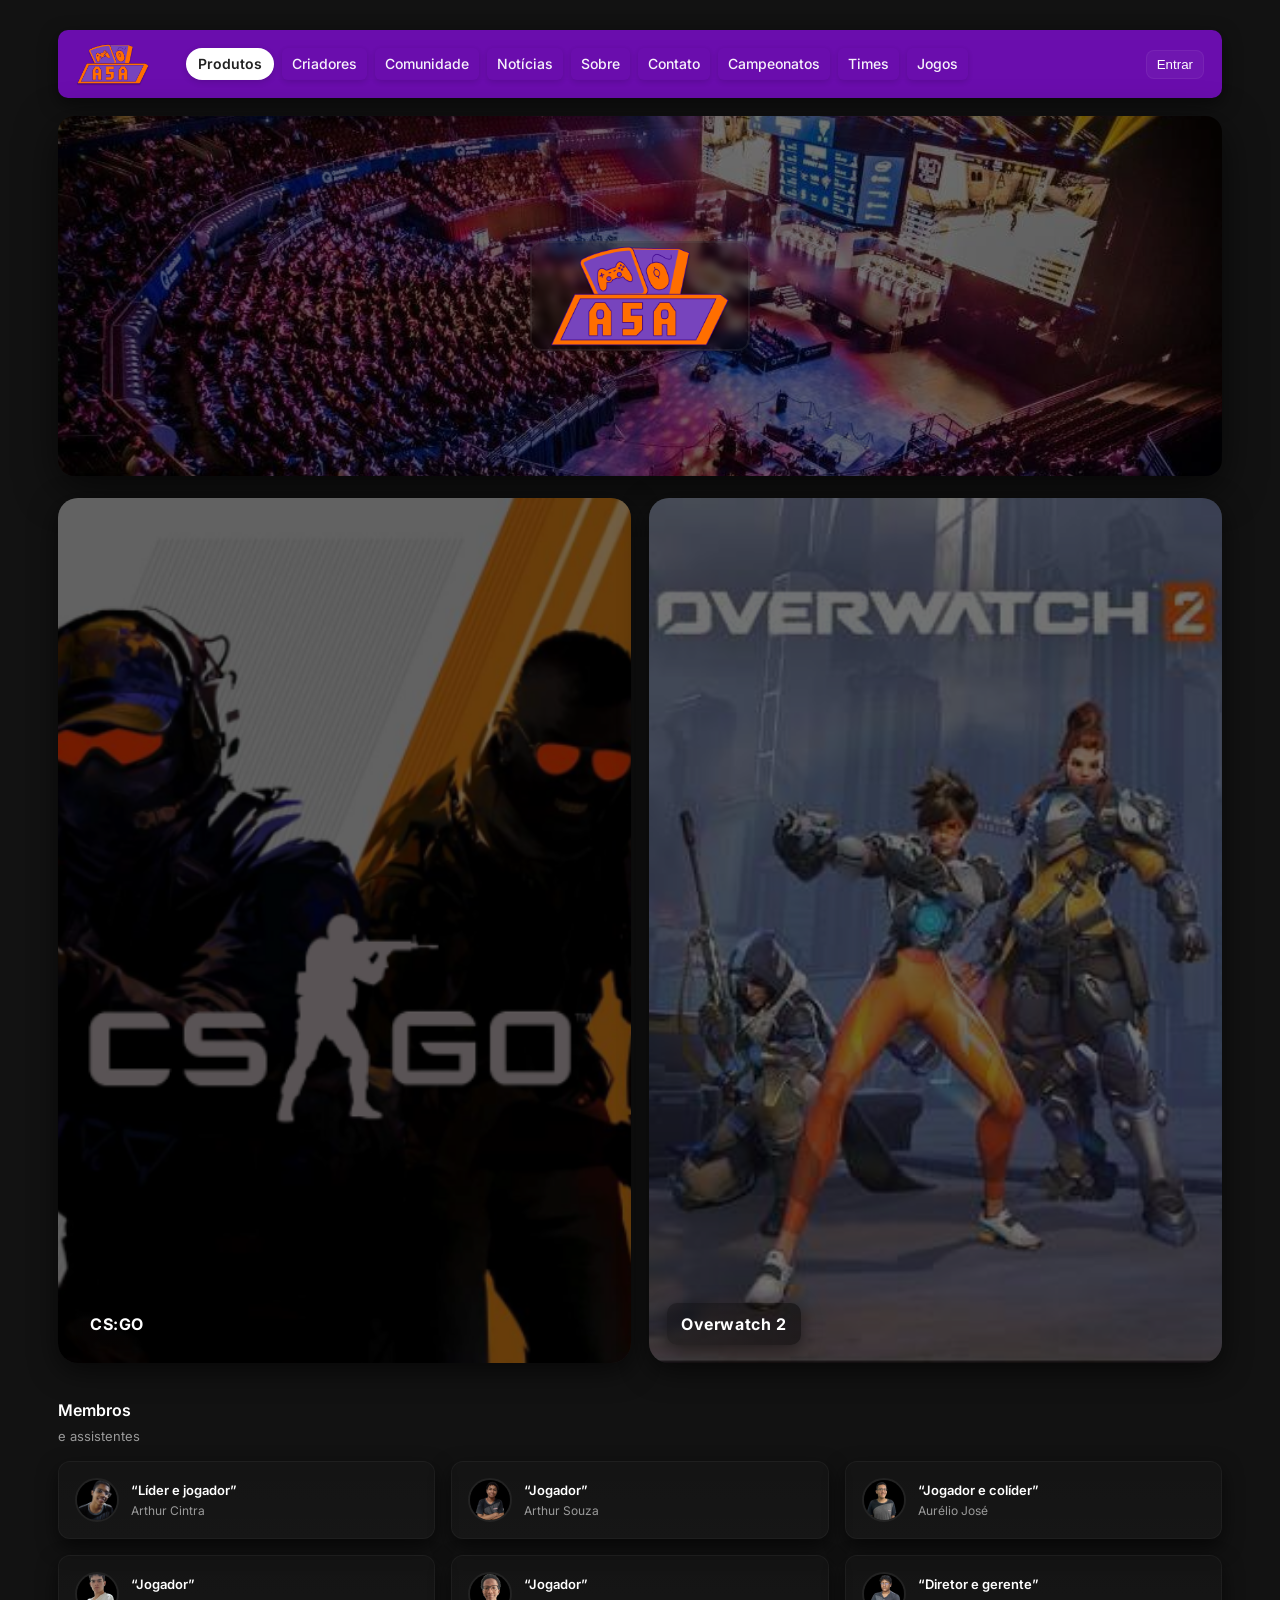
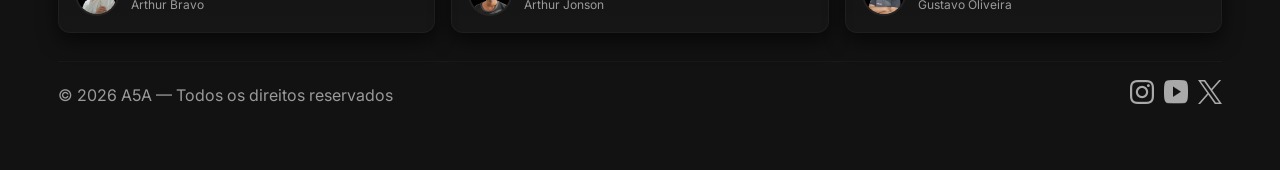
==== A5A Homepage/index.html @ fc0eb2e0 "ok Homepage first build" ====
<!doctype html>
<html lang="pt-BR">
<head>
  <meta charset="utf-8" />
  <meta name="viewport" content="width=device-width,initial-scale=1" />
  <title>A5A — Produtos</title>

  <link href="https://fonts.googleapis.com/css2?family=Inter:wght@300;400;600;700&display=swap" rel="stylesheet">
  <link rel="stylesheet" href="style.css">
</head>
<body>
  <div class="site">

    <header class="navbar" role="banner">
      <div class="nav-inner">
        <div class="brand" aria-hidden="false">
          <img src="imagens/a5alogo.png" alt="A5A — logo">
        </div>

        <nav class="primary" role="navigation" aria-label="Main navigation">
          <a href="#" title="Produtos">Produtos</a>
          <a class="inactive" href="#">Criadores</a>
          <a class="inactive" href="#">Comunidade</a>
          <a class="inactive" href="#">Notícias</a>
          <a class="inactive" href="#">Sobre</a>
          <a class="inactive" href="#">Contato</a>
          <a class="inactive" href="#">Campeonatos</a>
          <a class="inactive" href="#">Times</a>
          <a class="inactive" href="#">Jogos</a>
        </nav>

        <div class="nav-spacer" aria-hidden="true"></div>

        <div class="nav-actions" role="search">
          <button>Entrar</button>
        </div>
      </div>
    </header>

    <section class="hero" aria-label="Banner principal">
      <img class="bg" src="imagens/esportsbanner.jpg" alt="Palco eSports — imagem de fundo">
      <div class="logo-center" role="img" aria-label="Logo A5A">
        <img src="imagens/a5alogo.png" alt="Logo A5A">
      </div>
    </section>


    <section class="games" aria-label="Jogos em destaque">
      <article class="game-card" role="article" aria-labelledby="g1">
        <img src="imagens/csgo.png" alt="CS:GO — destaque">
        <div class="label" id="g1"><strong>CS:GO</strong></div>
      </article>

      <article class="game-card" role="article" aria-labelledby="g2">
        <img src="imagens/overwatch.jpg" alt="Overwatch 2 — destaque">
        <div class="label" id="g2"><strong>Overwatch 2</strong></div>
      </article>
    </section>


    <section aria-labelledby="members-title">
      <h3 id="members-title" class="section-title">Membros</h3>
      <div class="section-sub">e assistentes</div>

      <div class="members-grid">
        <div class="member">
          <div class="avatar"><img src="imagens/cintra.png" alt="Arthur Cintra"></div>
          <div class="info">
            <div class="role">“Líder e jogador”</div>
            <div class="name">Arthur Cintra</div>
          </div>
        </div>

        <div class="member">
          <div class="avatar"><img src="imagens/souza.png" alt="Arthur Souza"></div>
          <div class="info">
            <div class="role">“Jogador”</div>
            <div class="name">Arthur Souza</div>
          </div>
        </div>

        <div class="member">
          <div class="avatar"><img src="imagens/aurelio.png" alt="Aurélio José"></div>
          <div class="info">
            <div class="role">“Jogador e colíder”</div>
            <div class="name">Aurélio José</div>
          </div>
        </div>

        <div class="member">
          <div class="avatar"><img src="imagens/bravo.png" alt="Arthur Bravo"></div>
          <div class="info">
            <div class="role">“Jogador”</div>
            <div class="name">Arthur Bravo</div>
          </div>
        </div>

        <div class="member">
          <div class="avatar"><img src="imagens/jonson.png" alt="Arthur Jonson"></div>
          <div class="info">
            <div class="role">“Jogador”</div>
            <div class="name">Arthur Jonson</div>
          </div>
        </div>

        <div class="member">
          <div class="avatar"><img src="imagens/gustavo.png" alt="Gustavo Oliveira"></div>
          <div class="info">
            <div class="role">“Diretor e gerente”</div>
            <div class="name">Gustavo Oliveira</div>
          </div>
        </div>
      </div>
    </section>


    <footer class="site-footer" role="contentinfo">
      <div>© <span id="year"></span> A5A — Todos os direitos reservados</div>
      <div class="socials" aria-label="Redes sociais">
        <a href="#"><img src="imagens/instagram.png" alt="Instagram"></a>
        <a href="#"><img src="imagens/youtube.png" alt="YouTube"></a>
        <a href="#"><img src="imagens/x.png" alt="X (Twitter)"></a>
      </div>
    </footer>

  </div>

  <script>
    document.getElementById('year').textContent = new Date().getFullYear();
  </script>
</body>
</html>
---- A5A Homepage/style.css ----
:root{
  --bg:#121212;
  --card:#1b1b1b;
  --accent-purple:#6A0DAD;
  --accent-orange:#FF6A00;
  --muted:#9a9a9a;
  --glass: rgba(255,255,255,0.04);
  --radius:14px;
  --gap:20px;
  --max-width:1200px;
}

*{box-sizing:border-box}
html,body{height:100%}
body{
  margin:0;
  font-family:'Inter',system-ui,Segoe UI,Roboto,"Helvetica Neue",Arial;
  background:var(--bg);
  color:#eee;
  -webkit-font-smoothing:antialiased;
  -moz-osx-font-smoothing:grayscale;
  line-height:1.4;
}

/* Layout */
.site {
  max-width:var(--max-width);
  margin: 30px auto;
  padding: 0 18px 60px;
}

/* Navbar */
header.navbar {
  background:var(--accent-purple);
  border-radius:10px;
  padding:12px 18px;
  box-shadow: 0 6px 18px rgba(0,0,0,0.5);
  margin-bottom:18px;
}

.nav-inner {
  display:flex;
  align-items:center;
  gap:18px;
  max-width:var(--max-width);
  margin:0 auto;
}

.brand img{height:44px; width:auto; display:block;}

nav.primary {
  margin-left:18px;
  display:flex;
  gap:8px;
  flex-wrap:wrap;
}

nav.primary a{
  color:#222;
  background:white;
  padding:6px 12px;
  border-radius:999px;
  text-decoration:none;
  font-weight:600;
  font-size:14px;
  box-shadow:0 2px 6px rgba(0,0,0,0.15);
}

nav.primary a.inactive {
  background:transparent;
  color:#fff;
  padding:6px 10px;
  border-radius:6px;
  font-weight:500;
  opacity:0.95;
}

.nav-spacer{flex:1}
.nav-actions{display:flex; gap:8px; align-items:center}
.nav-actions button{
  background:var(--glass);
  border:1px solid rgba(255,255,255,0.06);
  color:#fff;
  padding:6px 10px;
  border-radius:8px;
  cursor:pointer;
}

/* Hero */
.hero {
  position:relative;
  border-radius:16px;
  overflow:hidden;
  box-shadow: 0 12px 40px rgba(0,0,0,0.6);
  margin-bottom:22px;
}

.hero .bg {
  display:block;
  width:100%;
  height:360px;
  object-fit:cover;
  filter:brightness(0.45);
}

.logo-center {
  position:absolute;
  left:50%;
  top:50%;
  transform:translate(-50%,-50%);
  display:flex;
  align-items:center;
  justify-content:center;
  width:220px;
  height:110px;
  backdrop-filter: blur(4px);
  border-radius:12px;
  border:2px solid rgba(255,255,255,0.06);
  background: linear-gradient(180deg, rgba(0,0,0,0.2), rgba(0,0,0,0.25));
}
.logo-center img{width:85%; height:auto; display:block;}

/* Jogos */
.games {
  display:grid;
  grid-template-columns:repeat(2,1fr);
  gap:18px;
  margin-bottom:36px;
}
.game-card {
  position:relative;
  border-radius:20px;
  overflow:hidden;
  min-height:220px;
  background:var(--card);
  box-shadow: 0 8px 28px rgba(0,0,0,0.6);
}
.game-card img{width:100%; height:100%; object-fit:cover; filter:brightness(0.45)}
.game-card .label {
  position:absolute;
  left:18px;
  bottom:18px;
  background: linear-gradient(90deg, rgba(0,0,0,0.35), rgba(0,0,0,0.5));
  padding:10px 14px;
  border-radius:10px;
  color:#fff;
  font-weight:700;
  letter-spacing:0.6px;
  box-shadow:0 4px 18px rgba(0,0,0,0.5);
}

/* Membros */
.section-title {font-size:16px; font-weight:600; margin-bottom:6px; color:#fff;}
.section-sub { color:var(--muted); margin-bottom:16px; font-size:13px }
.members-grid {
  display:grid;
  grid-template-columns: repeat(3, 1fr);
  gap:16px;
  margin-bottom:28px;
}
.member {
  background: linear-gradient(180deg, rgba(255,255,255,0.01), rgba(255,255,255,0.02));
  border-radius:12px;
  padding:16px;
  display:flex;
  gap:12px;
  align-items:center;
  border:1px solid rgba(255,255,255,0.04);
  box-shadow: 0 8px 20px rgba(0,0,0,0.6);
}
.member .avatar {
  width:44px; height:44px; border-radius:50%;
  overflow:hidden; flex:0 0 44px;
  border:2px solid rgba(255,255,255,0.06);
}
.member .avatar img{width:100%; height:100%; object-fit:cover; display:block}
.member .info {font-size:13px}
.member .info .role {font-weight:600; color:#fff}
.member .info .name {color:var(--muted); margin-top:4px; font-size:12px}

/* Footer */
footer.site-footer {
  border-top:1px solid rgba(255,255,255,0.03);
  padding-top:18px;
  margin-top:10px;
  display:flex;
  justify-content:space-between;
  align-items:center;
  gap:12px;
  color:var(--muted);
}
.socials {display:flex; gap:10px}
.socials a img{
  width:24px; height:24px;
  opacity:0.8;
  transition:0.3s;
}
.socials a img:hover{opacity:1; transform:scale(1.1)}

/* Responsivo */
@media (max-width:1000px){
  .site{padding:0 14px}
  .games{grid-template-columns:1fr}
  .members-grid{grid-template-columns:repeat(2,1fr)}
  .hero .bg{height:300px}
}
@media (max-width:640px){
  .nav-inner{flex-wrap:wrap}
  nav.primary{order:3; width:100%; justify-content:flex-start; gap:6px; margin-top:8px}
  .nav-spacer{display:none}
  .members-grid{grid-template-columns:1fr}
  .hero .bg{height:220px}
  .logo-center{width:180px; height:96px}
}
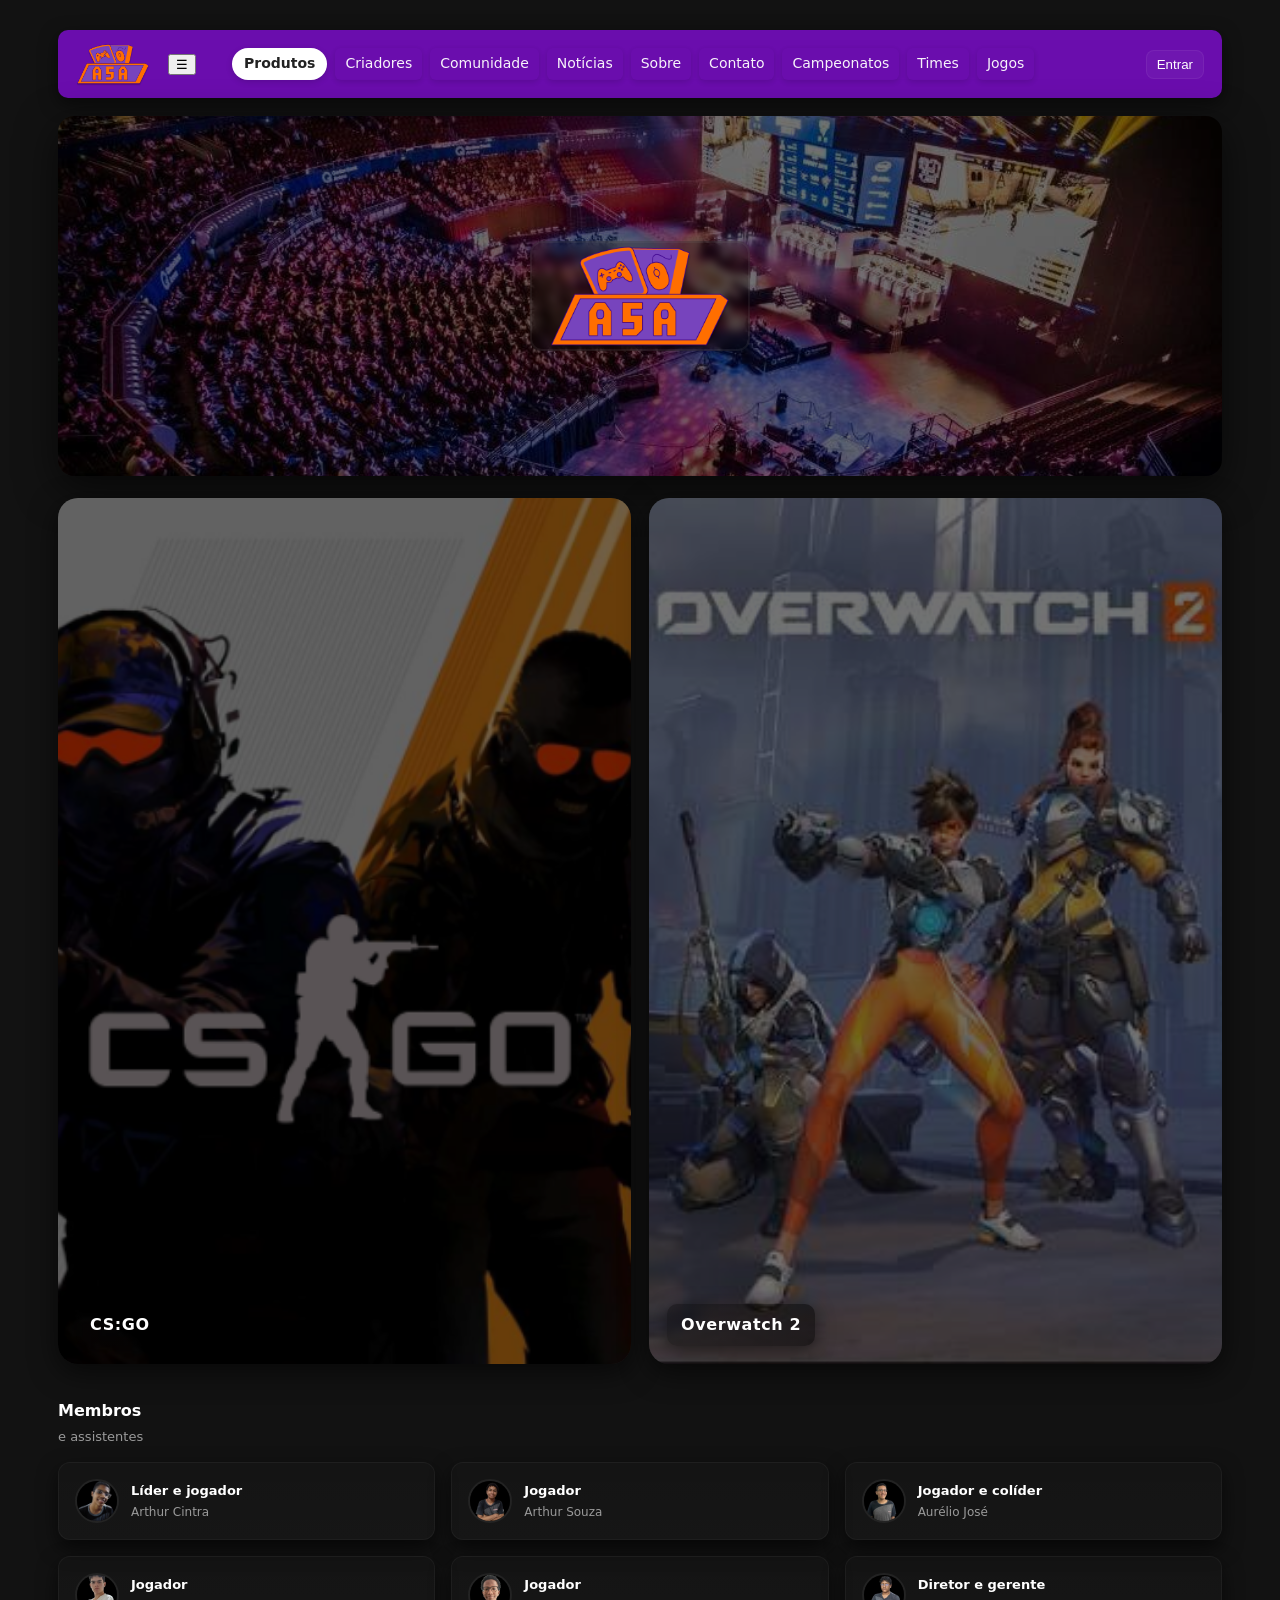
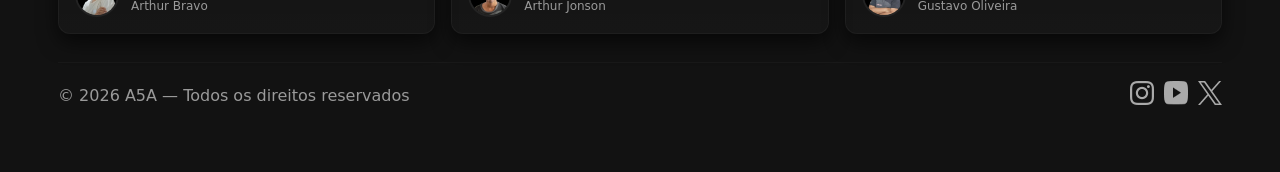
==== commit cf4716c6: "Refactor index.html for responsiveness and updates Updated the HTML structure and added a responsive" ====
--- a/A5A Homepage/index.html
+++ b/A5A Homepage/index.html
@@ -5,7 +5,9 @@
   <meta name="viewport" content="width=device-width,initial-scale=1" />
   <title>A5A — Produtos</title>
 
-  <link href="https://fonts.googleapis.com/css2?family=Inter:wght@300;400;600;700&display=swap" rel="stylesheet">
+  <!-- Fonte Poppins -->
+  <link href="https://fonts.googleapis.com/css2?family=Poppins:wght@300;400;600;700&display=swap" rel="stylesheet">
+
   <link rel="stylesheet" href="style.css">
 </head>
 <body>
@@ -16,6 +18,11 @@
         <div class="brand" aria-hidden="false">
           <img src="imagens/a5alogo.png" alt="A5A — logo">
         </div>
+
+        <!-- Botão de menu responsivo -->
+        <button class="menu-toggle" aria-label="Abrir menu">
+          ☰
+        </button>
 
         <nav class="primary" role="navigation" aria-label="Main navigation">
           <a href="#" title="Produtos">Produtos</a>
@@ -44,7 +51,6 @@
       </div>
     </section>
 
-
     <section class="games" aria-label="Jogos em destaque">
       <article class="game-card" role="article" aria-labelledby="g1">
         <img src="imagens/csgo.png" alt="CS:GO — destaque">
@@ -57,7 +63,6 @@
       </article>
     </section>
 
-
     <section aria-labelledby="members-title">
       <h3 id="members-title" class="section-title">Membros</h3>
       <div class="section-sub">e assistentes</div>
@@ -66,7 +71,7 @@
         <div class="member">
           <div class="avatar"><img src="imagens/cintra.png" alt="Arthur Cintra"></div>
           <div class="info">
-            <div class="role">“Líder e jogador”</div>
+            <div class="role">Líder e jogador</div>
             <div class="name">Arthur Cintra</div>
           </div>
         </div>
@@ -74,7 +79,7 @@
         <div class="member">
           <div class="avatar"><img src="imagens/souza.png" alt="Arthur Souza"></div>
           <div class="info">
-            <div class="role">“Jogador”</div>
+            <div class="role">Jogador</div>
             <div class="name">Arthur Souza</div>
           </div>
         </div>
@@ -82,7 +87,7 @@
         <div class="member">
           <div class="avatar"><img src="imagens/aurelio.png" alt="Aurélio José"></div>
           <div class="info">
-            <div class="role">“Jogador e colíder”</div>
+            <div class="role">Jogador e colíder</div>
             <div class="name">Aurélio José</div>
           </div>
         </div>
@@ -90,7 +95,7 @@
         <div class="member">
           <div class="avatar"><img src="imagens/bravo.png" alt="Arthur Bravo"></div>
           <div class="info">
-            <div class="role">“Jogador”</div>
+            <div class="role">Jogador</div>
             <div class="name">Arthur Bravo</div>
           </div>
         </div>
@@ -98,7 +103,7 @@
         <div class="member">
           <div class="avatar"><img src="imagens/jonson.png" alt="Arthur Jonson"></div>
           <div class="info">
-            <div class="role">“Jogador”</div>
+            <div class="role">Jogador</div>
             <div class="name">Arthur Jonson</div>
           </div>
         </div>
@@ -106,13 +111,12 @@
         <div class="member">
           <div class="avatar"><img src="imagens/gustavo.png" alt="Gustavo Oliveira"></div>
           <div class="info">
-            <div class="role">“Diretor e gerente”</div>
+            <div class="role">Diretor e gerente</div>
             <div class="name">Gustavo Oliveira</div>
           </div>
         </div>
       </div>
     </section>
-
 
     <footer class="site-footer" role="contentinfo">
       <div>© <span id="year"></span> A5A — Todos os direitos reservados</div>
@@ -127,6 +131,14 @@
 
   <script>
     document.getElementById('year').textContent = new Date().getFullYear();
+
+    // --- Script para abrir/fechar menu no mobile ---
+    const toggle = document.querySelector('.menu-toggle');
+    const nav = document.querySelector('nav.primary');
+    toggle.addEventListener('click', () => {
+      nav.classList.toggle('open');
+      toggle.classList.toggle('active');
+    });
   </script>
 </body>
 </html>
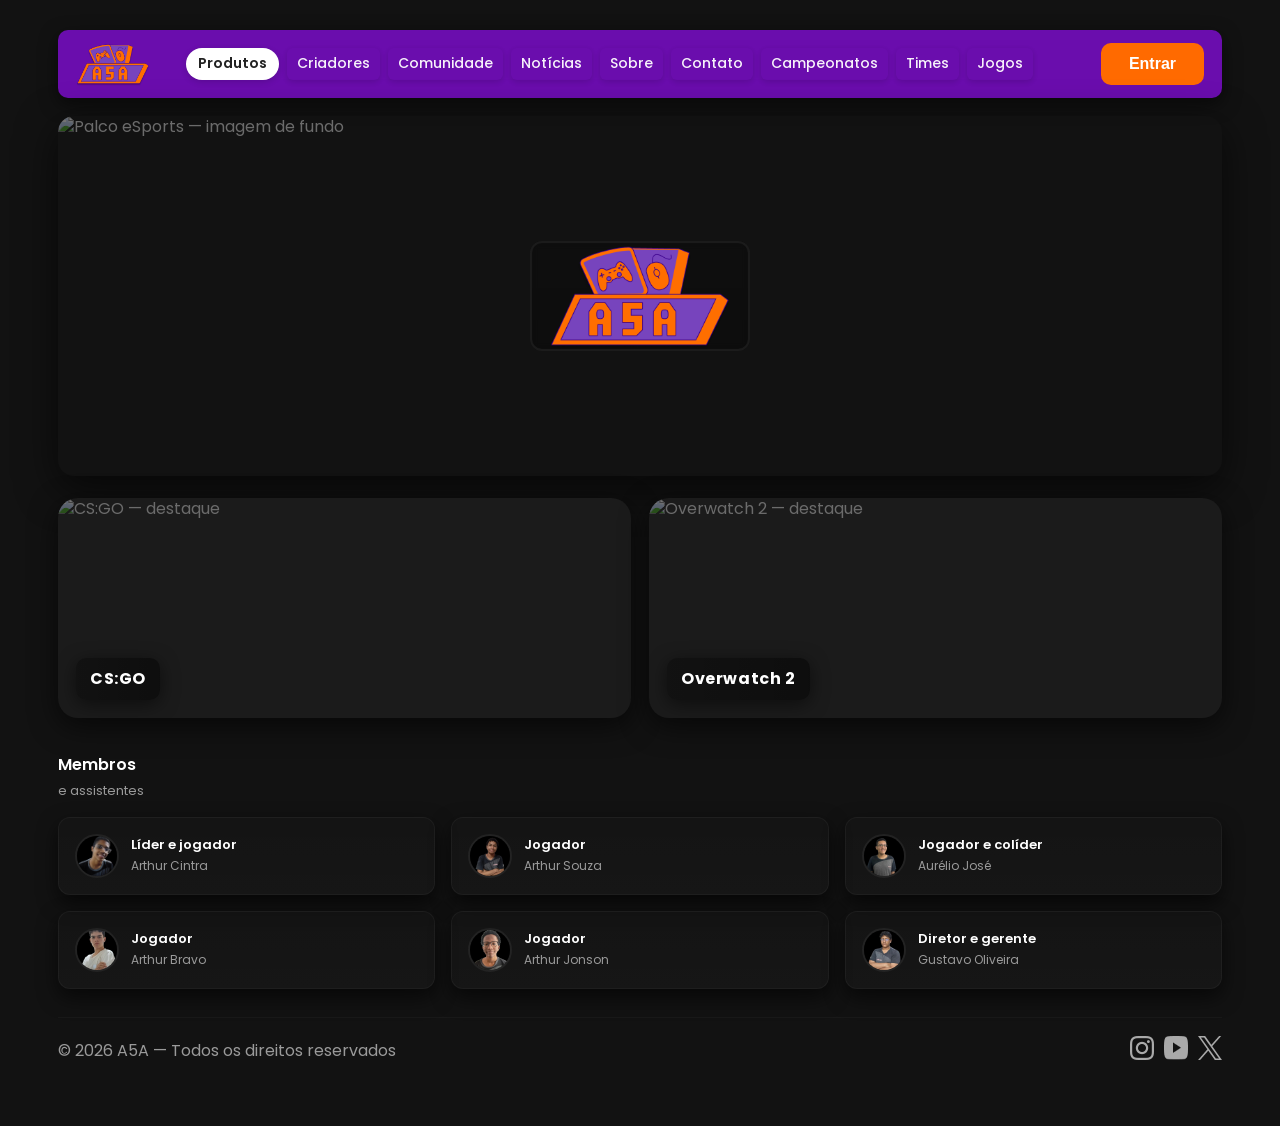
==== commit 76674340: "Update index.html" ====
--- a/A5A Homepage/index.html
+++ b/A5A Homepage/index.html
@@ -45,7 +45,7 @@
     </header>
 
     <section class="hero" aria-label="Banner principal">
-      <img class="bg" src="imagens/esportsbanner.jpg" alt="Palco eSports — imagem de fundo">
+      <img class="bg" src="imagens/fundo.png" alt="Palco eSports — imagem de fundo">
       <div class="logo-center" role="img" aria-label="Logo A5A">
         <img src="imagens/a5alogo.png" alt="Logo A5A">
       </div>
@@ -53,12 +53,12 @@
 
     <section class="games" aria-label="Jogos em destaque">
       <article class="game-card" role="article" aria-labelledby="g1">
-        <img src="imagens/csgo.png" alt="CS:GO — destaque">
+        <img src="imagens/csgo.jpg" alt="CS:GO — destaque">
         <div class="label" id="g1"><strong>CS:GO</strong></div>
       </article>
 
       <article class="game-card" role="article" aria-labelledby="g2">
-        <img src="imagens/overwatch.jpg" alt="Overwatch 2 — destaque">
+        <img src="imagens/mercy.jpg" alt="Overwatch 2 — destaque">
         <div class="label" id="g2"><strong>Overwatch 2</strong></div>
       </article>
     </section>
--- a/A5A Homepage/style.css
+++ b/A5A Homepage/style.css
@@ -212,3 +212,109 @@
   .hero .bg{height:220px}
   .logo-center{width:180px; height:96px}
 }
+/* Botão menu mobile */
+.menu-toggle {
+  display: none;
+  background: transparent;
+  border: none;
+  font-size: 28px;
+  color: #fff;
+  cursor: pointer;
+  margin-left: auto;
+}
+
+/* Ajustes gerais da navbar */
+.nav-inner {
+  display: flex;
+  align-items: center;
+  justify-content: space-between;
+  flex-wrap: wrap;
+}
+
+nav.primary {
+  display: flex;
+  flex-wrap: wrap;
+  gap: 8px;
+  margin-left: 18px;
+  transition: max-height 0.4s ease, opacity 0.3s ease;
+}
+
+@media (max-width: 780px) {
+  .menu-toggle {
+    display: block;
+  }
+
+  nav.primary {
+    flex-direction: column;
+    width: 100%;
+    max-height: 0;
+    overflow: hidden;
+    opacity: 0;
+    background: rgba(0, 0, 0, 0.4);
+    border-radius: 10px;
+    margin-top: 10px;
+    padding: 0;
+  }
+
+  nav.primary.open {
+    max-height: 400px;
+    opacity: 1;
+    padding: 10px 0;
+  }
+
+  nav.primary a {
+    display: block;
+    text-align: center;
+    width: 100%;
+    margin: 6px 0;
+  }
+
+  .nav-actions {
+    width: 100%;
+    display: flex;
+    justify-content: center;
+    margin-top: 10px;
+  }
+
+  .menu-toggle.active {
+    transform: rotate(90deg);
+    transition: 0.3s;
+  }
+}
+/* --- Fonte global Poppins --- */
+body {
+  font-family: 'Poppins', system-ui, sans-serif;
+}
+
+/* --- Estilo geral do botão "Entrar" --- */
+.nav-actions {
+  display: flex;
+  justify-content: flex-end; /* Alinha à direita no desktop */
+  align-items: center;
+}
+
+.nav-actions button {
+  background: var(--accent-orange);
+  color: #fff;
+  border: none;
+  font-weight: 600;
+  font-size: 16px;
+  padding: 12px 28px;
+  border-radius: 10px;
+  cursor: pointer;
+  transition: 0.3s ease;
+}
+
+.nav-actions button:hover {
+  background: #ff8533;
+  transform: scale(1.05);
+}
+
+/* --- Centralizar apenas na versão mobile --- */
+@media (max-width: 780px) {
+  .nav-actions {
+    justify-content: center; /* Centraliza no mobile */
+    width: 100%;
+    margin-top: 10px;
+  }
+}
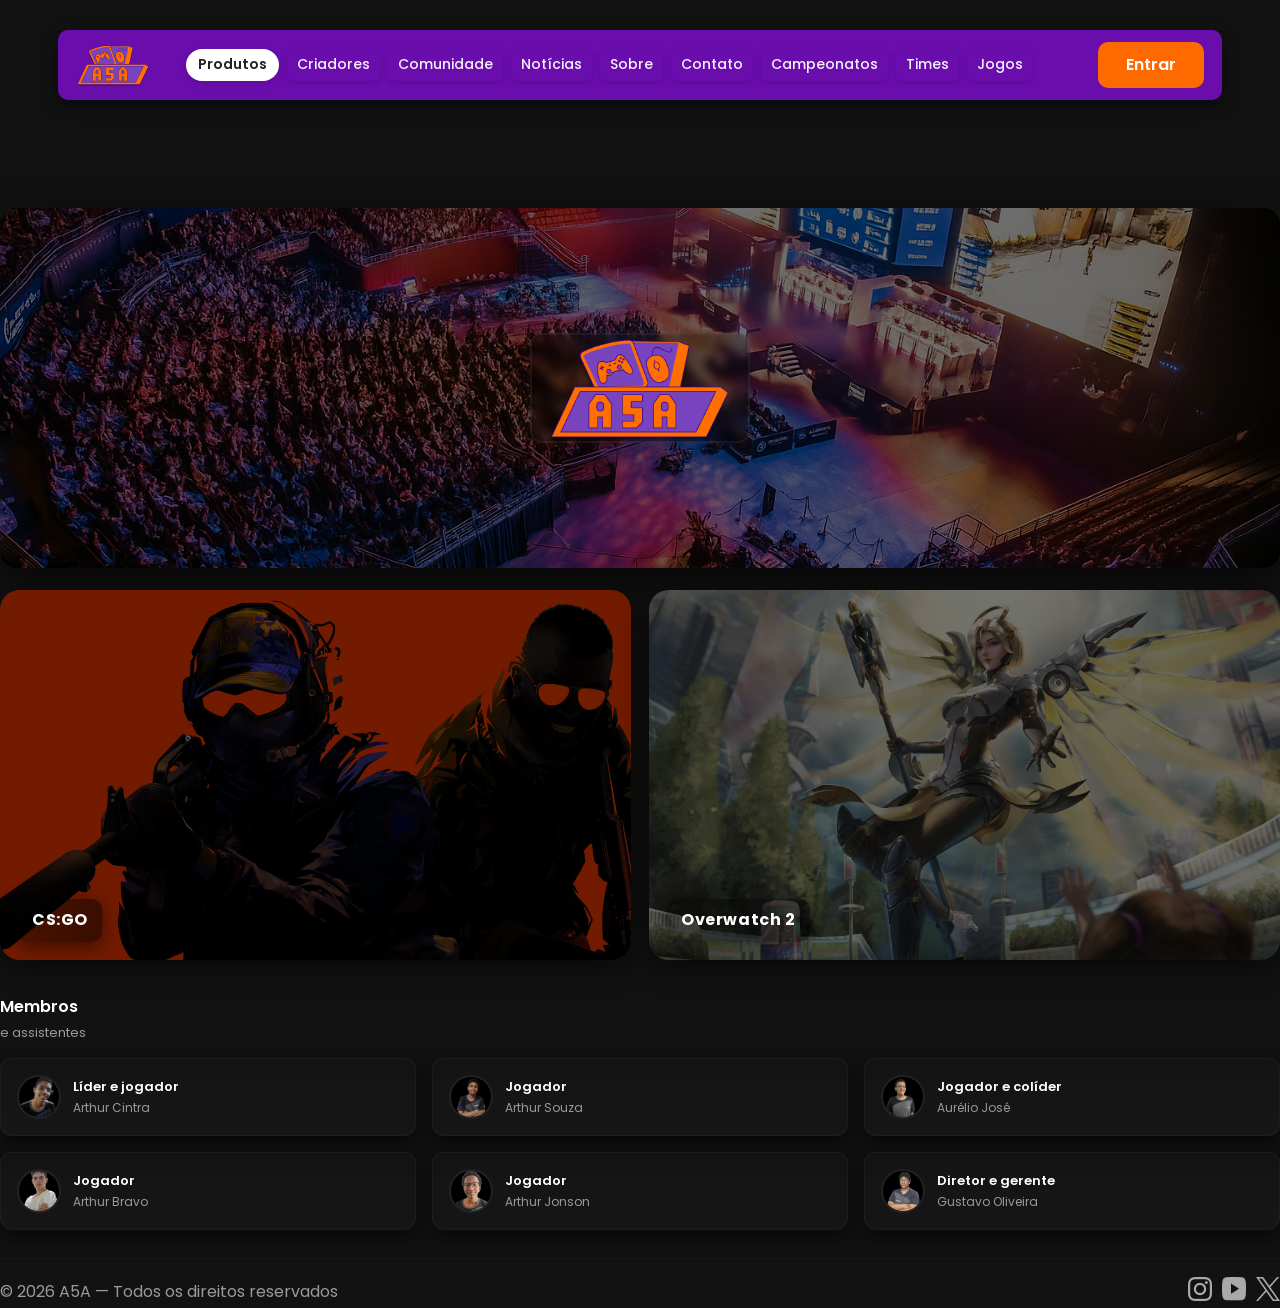
==== commit d044382c: "Add files via upload" ====
--- a/A5A Homepage/index.html
+++ b/A5A Homepage/index.html
@@ -33,13 +33,14 @@
           <a class="inactive" href="#">Contato</a>
           <a class="inactive" href="#">Campeonatos</a>
           <a class="inactive" href="#">Times</a>
-          <a class="inactive" href="#">Jogos</a>
+          <a class="inactive" href="jogos.html" target="_blank">Jogos</a>
         </nav>
 
         <div class="nav-spacer" aria-hidden="true"></div>
 
         <div class="nav-actions" role="search">
-          <button>Entrar</button>
+  <a href="login.html" target="_blank" class="btn-login">Entrar</a>
+</div>
         </div>
       </div>
     </header>
--- a/A5A Homepage/style.css
+++ b/A5A Homepage/style.css
@@ -1,3 +1,5 @@
+@import url('https://fonts.googleapis.com/css2?family=Poppins:ital,wght@0,100;0,200;0,300;0,400;0,500;0,600;0,700;0,800;0,900;1,100;1,200;1,300;1,400;1,500;1,600;1,700;1,800;1,900&display=swap');
+
 :root{
   --bg:#121212;
   --card:#1b1b1b;
@@ -64,6 +66,7 @@
   font-weight:600;
   font-size:14px;
   box-shadow:0 2px 6px rgba(0,0,0,0.15);
+  
 }
 
 nav.primary a.inactive {
@@ -144,7 +147,7 @@
   padding:10px 14px;
   border-radius:10px;
   color:#fff;
-  font-weight:700;
+  font-weight:500;
   letter-spacing:0.6px;
   box-shadow:0 4px 18px rgba(0,0,0,0.5);
 }
@@ -293,7 +296,8 @@
   align-items: center;
 }
 
-.nav-actions button {
+.btn-login{
+  display: inline-block;
   background: var(--accent-orange);
   color: #fff;
   border: none;
@@ -303,7 +307,15 @@
   border-radius: 10px;
   cursor: pointer;
   transition: 0.3s ease;
-}
+  text-decoration: none; /* Remove sublinhado */
+}
+
+.btn-login:hover {
+  background: #ff8533;
+  transform: scale(1.05);
+}
+
+
 
 .nav-actions button:hover {
   background: #ff8533;
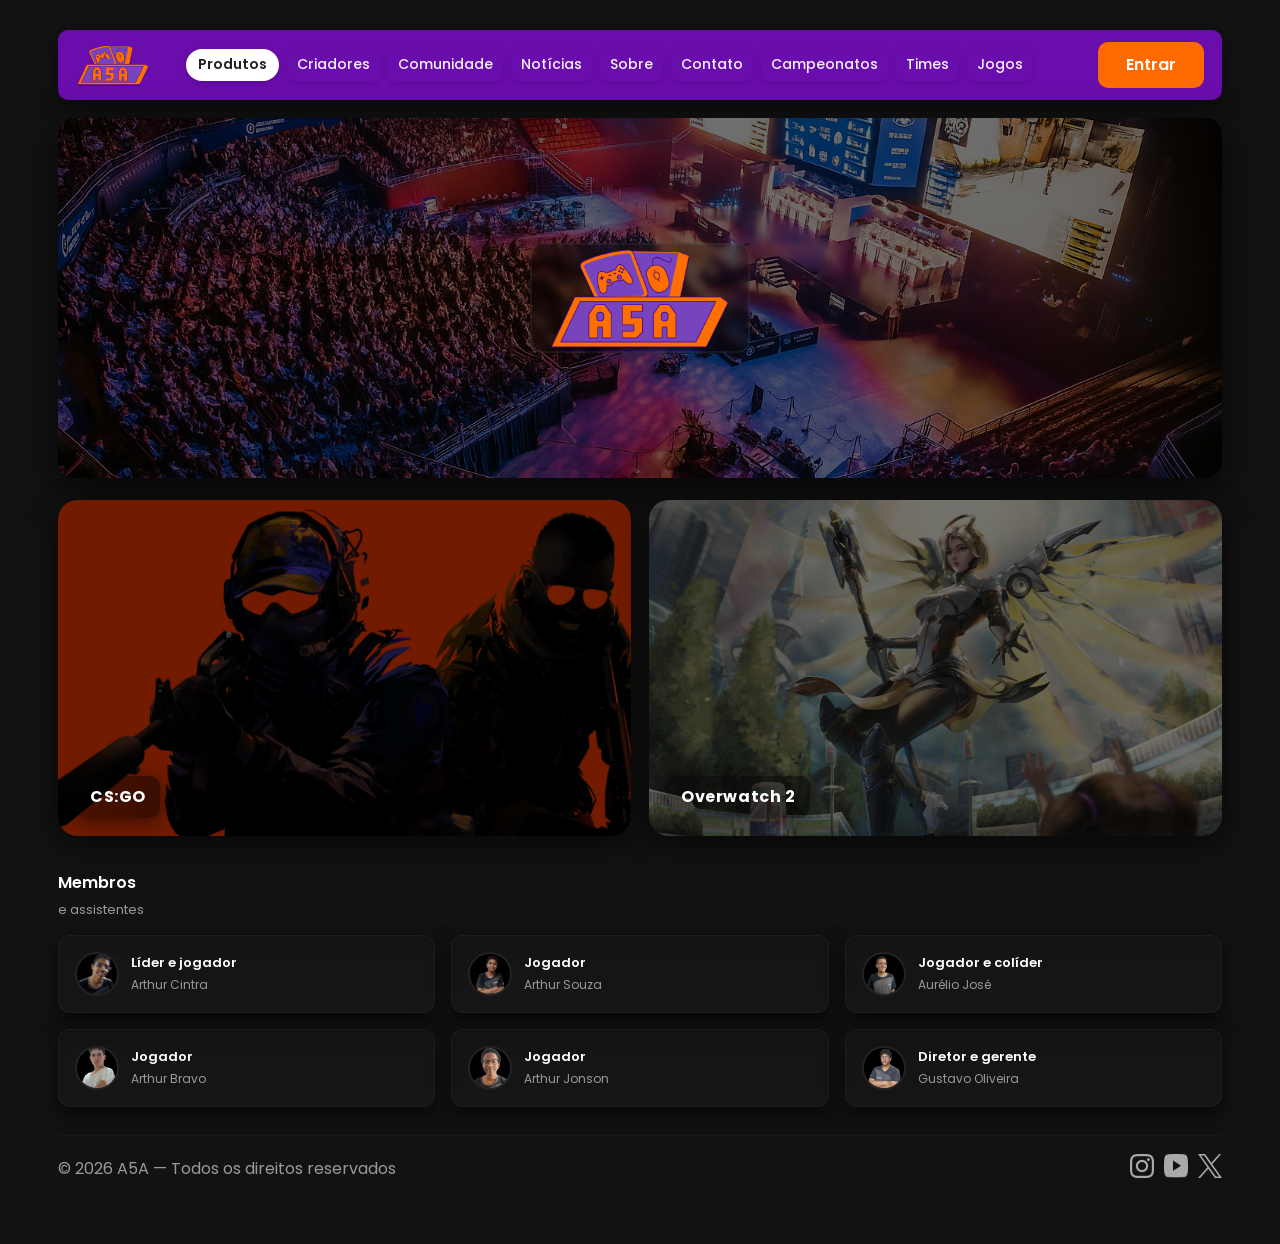
==== commit 7dff6037: "Add files via upload" ====
--- a/A5A Homepage/index.html
+++ b/A5A Homepage/index.html
@@ -5,26 +5,27 @@
   <meta name="viewport" content="width=device-width,initial-scale=1" />
   <title>A5A — Produtos</title>
 
-  <!-- Fonte Poppins -->
   <link href="https://fonts.googleapis.com/css2?family=Poppins:wght@300;400;600;700&display=swap" rel="stylesheet">
 
   <link rel="stylesheet" href="style.css">
+
+  <meta name="description" content="A5A — Página oficial de produtos, membros, jogos e comunidade eSports.">
+  <meta name="theme-color" content="#000000">
 </head>
 <body>
   <div class="site">
 
     <header class="navbar" role="banner">
       <div class="nav-inner">
-        <div class="brand" aria-hidden="false">
+        <a href="#" class="brand" aria-label="Página inicial A5A">
           <img src="imagens/a5alogo.png" alt="A5A — logo">
-        </div>
+        </a>
 
-        <!-- Botão de menu responsivo -->
-        <button class="menu-toggle" aria-label="Abrir menu">
+        <button class="menu-toggle" aria-label="Abrir menu" aria-expanded="false" aria-controls="menu-principal">
           ☰
         </button>
 
-        <nav class="primary" role="navigation" aria-label="Main navigation">
+        <nav id="menu-principal" class="primary" role="navigation" aria-label="Main navigation">
           <a href="#" title="Produtos">Produtos</a>
           <a class="inactive" href="#">Criadores</a>
           <a class="inactive" href="#">Comunidade</a>
@@ -39,14 +40,13 @@
         <div class="nav-spacer" aria-hidden="true"></div>
 
         <div class="nav-actions" role="search">
-  <a href="login.html" target="_blank" class="btn-login">Entrar</a>
-</div>
+          <a href="login.html" target="_blank" class="btn-login">Entrar</a>
         </div>
       </div>
     </header>
 
     <section class="hero" aria-label="Banner principal">
-      <img class="bg" src="imagens/fundo.png" alt="Palco eSports — imagem de fundo">
+      <img class="bg" src="imagens/fundo.png" alt="Palco eSports — imagem de fundo decorativa" role="presentation">
       <div class="logo-center" role="img" aria-label="Logo A5A">
         <img src="imagens/a5alogo.png" alt="Logo A5A">
       </div>
@@ -54,12 +54,12 @@
 
     <section class="games" aria-label="Jogos em destaque">
       <article class="game-card" role="article" aria-labelledby="g1">
-        <img src="imagens/csgo.jpg" alt="CS:GO — destaque">
+        <img src="imagens/csgo.jpg" alt="Arte ilustrativa do jogo CS:GO">
         <div class="label" id="g1"><strong>CS:GO</strong></div>
       </article>
 
       <article class="game-card" role="article" aria-labelledby="g2">
-        <img src="imagens/mercy.jpg" alt="Overwatch 2 — destaque">
+        <img src="imagens/mercy.jpg" alt="Arte ilustrativa de Overwatch 2">
         <div class="label" id="g2"><strong>Overwatch 2</strong></div>
       </article>
     </section>
@@ -70,7 +70,7 @@
 
       <div class="members-grid">
         <div class="member">
-          <div class="avatar"><img src="imagens/cintra.png" alt="Arthur Cintra"></div>
+          <div class="avatar"><img src="imagens/cintra.png" alt="Foto de Arthur Cintra"></div>
           <div class="info">
             <div class="role">Líder e jogador</div>
             <div class="name">Arthur Cintra</div>
@@ -78,7 +78,7 @@
         </div>
 
         <div class="member">
-          <div class="avatar"><img src="imagens/souza.png" alt="Arthur Souza"></div>
+          <div class="avatar"><img src="imagens/souza.png" alt="Foto de Arthur Souza"></div>
           <div class="info">
             <div class="role">Jogador</div>
             <div class="name">Arthur Souza</div>
@@ -86,7 +86,7 @@
         </div>
 
         <div class="member">
-          <div class="avatar"><img src="imagens/aurelio.png" alt="Aurélio José"></div>
+          <div class="avatar"><img src="imagens/aurelio.png" alt="Foto de Aurélio José"></div>
           <div class="info">
             <div class="role">Jogador e colíder</div>
             <div class="name">Aurélio José</div>
@@ -94,7 +94,7 @@
         </div>
 
         <div class="member">
-          <div class="avatar"><img src="imagens/bravo.png" alt="Arthur Bravo"></div>
+          <div class="avatar"><img src="imagens/bravo.png" alt="Foto de Arthur Bravo"></div>
           <div class="info">
             <div class="role">Jogador</div>
             <div class="name">Arthur Bravo</div>
@@ -102,7 +102,7 @@
         </div>
 
         <div class="member">
-          <div class="avatar"><img src="imagens/jonson.png" alt="Arthur Jonson"></div>
+          <div class="avatar"><img src="imagens/jonson.png" alt="Foto de Arthur Jonson"></div>
           <div class="info">
             <div class="role">Jogador</div>
             <div class="name">Arthur Jonson</div>
@@ -110,7 +110,7 @@
         </div>
 
         <div class="member">
-          <div class="avatar"><img src="imagens/gustavo.png" alt="Gustavo Oliveira"></div>
+          <div class="avatar"><img src="imagens/gustavo.png" alt="Foto de Gustavo Oliveira"></div>
           <div class="info">
             <div class="role">Diretor e gerente</div>
             <div class="name">Gustavo Oliveira</div>
@@ -133,12 +133,23 @@
   <script>
     document.getElementById('year').textContent = new Date().getFullYear();
 
-    // --- Script para abrir/fechar menu no mobile ---
+    // menu mobile
     const toggle = document.querySelector('.menu-toggle');
-    const nav = document.querySelector('nav.primary');
+    const nav = document.getElementById('menu-principal');
+
     toggle.addEventListener('click', () => {
-      nav.classList.toggle('open');
+      const isOpen = nav.classList.toggle('open');
       toggle.classList.toggle('active');
+      toggle.setAttribute('aria-expanded', isOpen);
+    });
+
+    // fecha o menu com esc
+    document.addEventListener('keydown', (e) => {
+      if (e.key === 'Escape' && nav.classList.contains('open')) {
+        nav.classList.remove('open');
+        toggle.classList.remove('active');
+        toggle.setAttribute('aria-expanded', 'false');
+      }
     });
   </script>
 </body>
